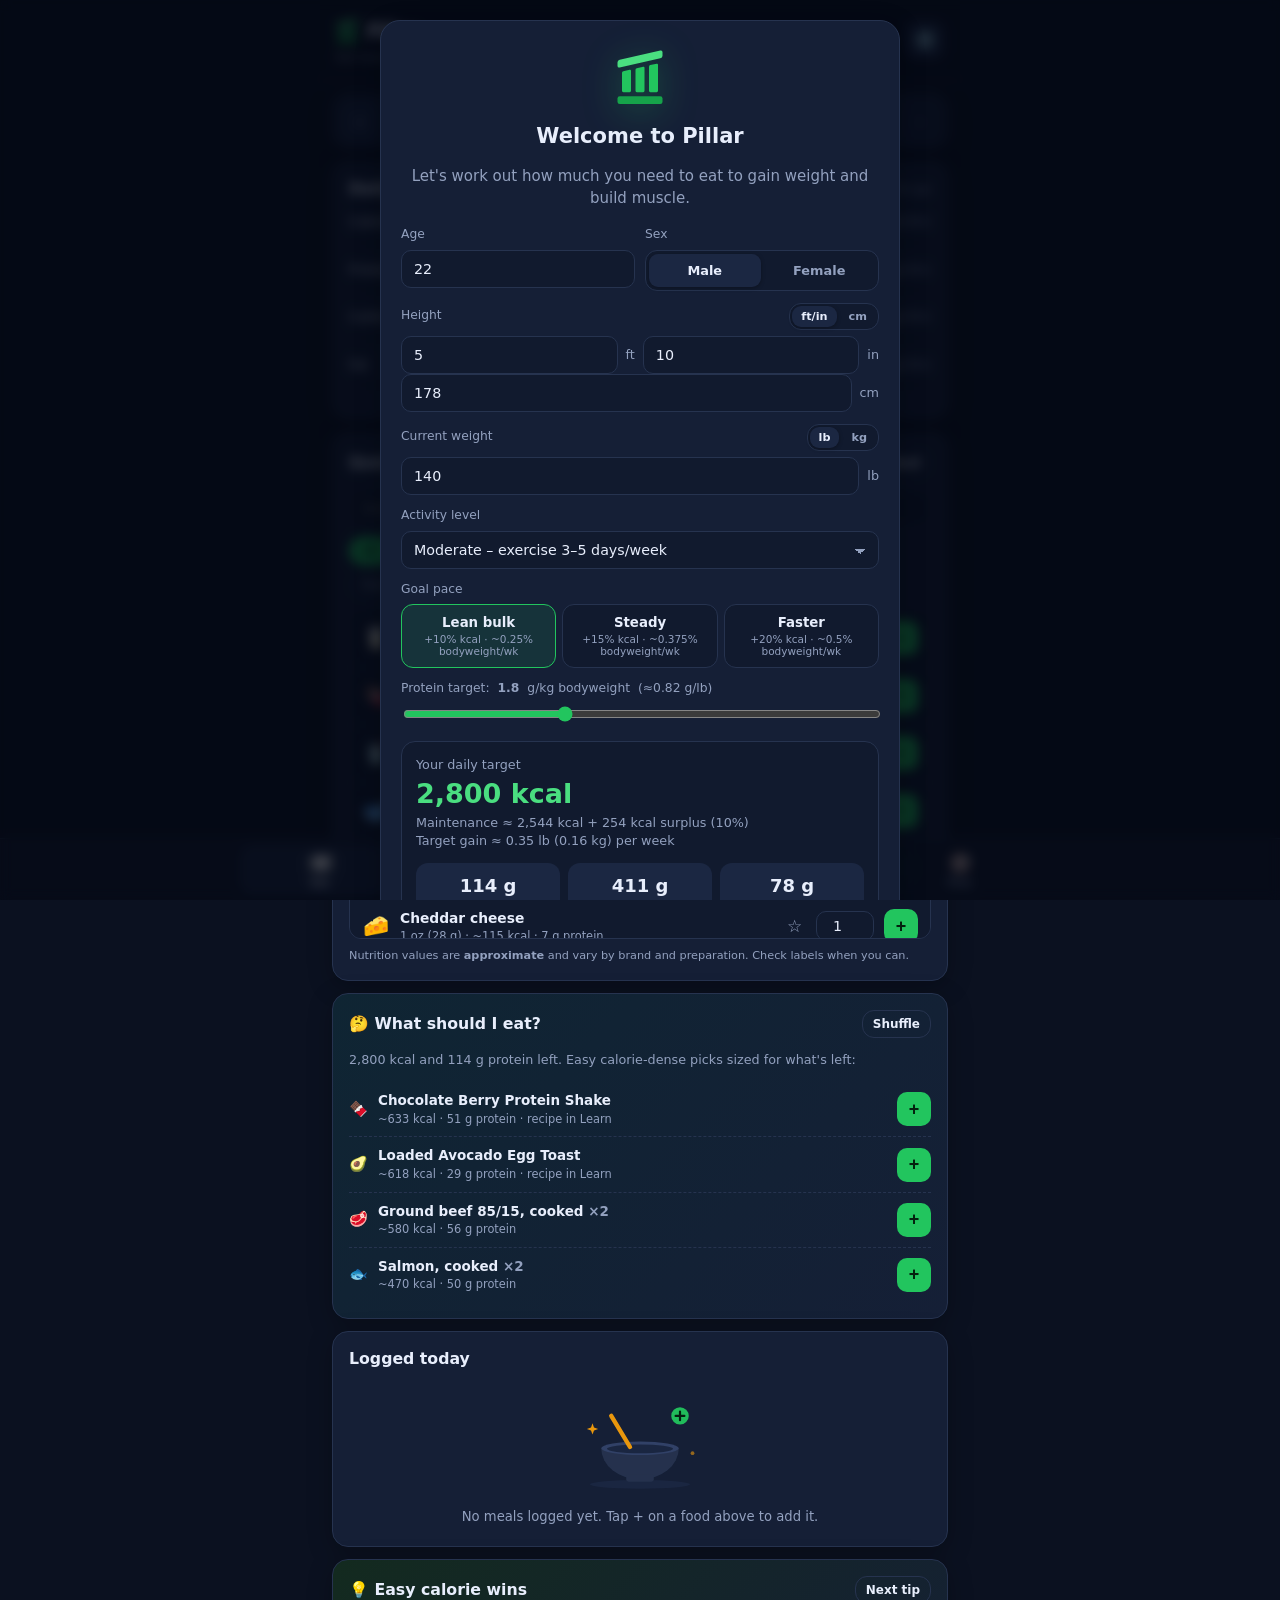
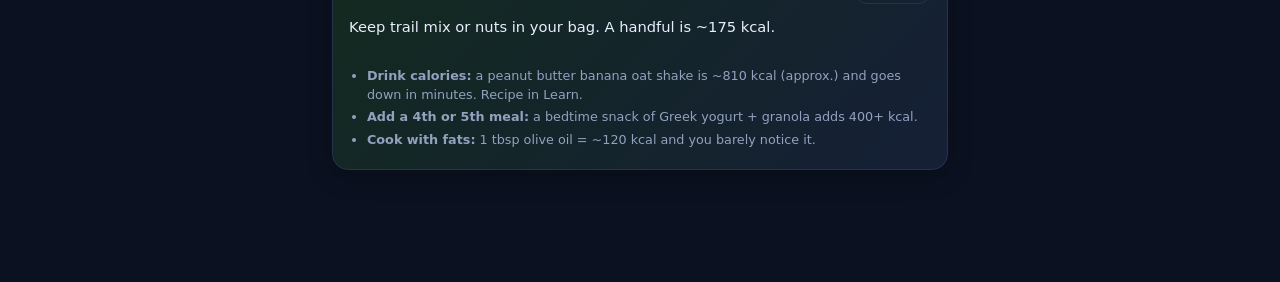
==== app/index.html @ bc9007da "Publish Pillar landing page, privacy page and offline app" ====
<!DOCTYPE html>
<html lang="en">
<head>
<meta charset="UTF-8">
<meta name="viewport" content="width=device-width, initial-scale=1, viewport-fit=cover">
<meta name="theme-color" content="#0b1120">
<title>Pillar – Gain Weight &amp; Build Muscle</title>
<meta name="description" content="Pillar: an offline weight-gain and muscle-building tracker for meals, workouts and progress.">
<meta name="application-name" content="Pillar">
<meta name="apple-mobile-web-app-title" content="Pillar">
<link rel="icon" href="assets/favicon.svg" type="image/svg+xml">
<link rel="icon" href="assets/favicon-32.png" type="image/png" sizes="32x32">
<link rel="apple-touch-icon" href="assets/apple-touch-icon-180.png" sizes="180x180">
<link rel="manifest" href="manifest.json">
<link rel="stylesheet" href="styles.css">
</head>
<body>
<div id="app">
  <header class="topbar">
    <div class="brand"><div><h1><img src="assets/logo-wordmark.svg" alt="Pillar" class="wordmark" width="112" height="43"></h1><p class="tag">Eat more. Lift smart. Grow.</p></div></div>
    <button class="icon-btn" id="editProfileBtn" title="Edit goals" aria-label="Edit goals">⚙️</button>
  </header>

  <main>
    <!-- TODAY / MEALS -->
    <section id="tab-today" class="tab active" aria-label="Today">
      <div class="date-nav card slim">
        <button class="icon-btn" id="prevDay" aria-label="Previous day">‹</button>
        <div class="date-label" id="dateLabel">Today</div>
        <button class="icon-btn" id="nextDay" aria-label="Next day">›</button>
      </div>
      <div id="adaptBanner"></div>
      <div class="card">
        <div class="card-head"><h2>Daily goals</h2><span class="muted small" id="kcalLeft"></span></div>
        <div id="progressBars"></div>
      </div>
      <div class="card">
        <div class="card-head"><h2>Quick add</h2><button class="btn ghost small-btn" id="customFoodBtn">+ Custom food</button></div>
        <div id="quickStrip"></div>
        <input type="search" id="foodSearch" class="input" placeholder="Search foods (peanut butter, milk, rice…)" autocomplete="off">
        <div class="chips" id="foodCats"></div>
        <div id="foodList" class="food-list"></div>
        <p class="muted tiny">Nutrition values are <strong>approximate</strong> and vary by brand and preparation. Check labels when you can.</p>
      </div>
      <div class="card suggest">
        <div class="card-head"><h2>🤔 What should I eat?</h2><button class="btn ghost small-btn" id="shuffleSuggest">Shuffle</button></div>
        <p class="muted small" id="suggestIntro"></p>
        <div id="suggestList"></div>
      </div>
      <div class="card">
        <div class="card-head"><h2>Logged today</h2><span class="muted small" id="mealCount"></span></div>
        <ul id="mealLog" class="log-list"></ul>
      </div>
      <div class="card tips">
        <div class="card-head"><h2>💡 Easy calorie wins</h2><button class="btn ghost small-btn" id="nextTip">Next tip</button></div>
        <p id="tipText" class="tip-text"></p>
        <ul class="tip-list">
          <li><strong>Drink calories:</strong> a peanut butter banana oat shake is ~810 kcal (approx.) and goes down in minutes. Recipe in Learn.</li>
          <li><strong>Add a 4th or 5th meal:</strong> a bedtime snack of Greek yogurt + granola adds 400+ kcal.</li>
          <li><strong>Cook with fats:</strong> 1 tbsp olive oil = ~120 kcal and you barely notice it.</li>
        </ul>
      </div>
    </section>

    <!-- TRAIN -->
    <section id="tab-train" class="tab" aria-label="Train">
      <div class="card">
        <div class="seg" id="planSeg">
          <button data-plan="beginner" class="active">Beginner · 3-day</button>
          <button data-plan="intermediate">Intermediate · 4-day</button>
        </div>
        <p class="muted small" id="planDesc"></p>
        <div class="chips" id="daySeg"></div>
      </div>
      <div class="card">
        <div class="card-head"><h2 id="workoutTitle">Workout</h2><span class="muted small" id="workoutDate"></span></div>
        <div id="exerciseList"></div>
        <label class="field"><span>Notes (optional)</span><input class="input" id="workoutNotes" placeholder="How did it feel?"></label>
        <button class="btn primary block" id="saveWorkout">✓ Log this workout</button>
      </div>
      <div class="card overload">
        <h2>📈 Progressive overload</h2>
        <ul>
          <li>Pick a weight you can lift for the bottom of the rep range with 1–2 reps left in the tank.</li>
          <li>When you hit the <strong>top of the rep range on all sets</strong>, add weight next time: +5 lb (2.5 kg) upper body, +10 lb (5 kg) lower body.</li>
          <li>If you stall for 3 sessions, check food & sleep first, then drop the weight 10% and build back up.</li>
          <li>Form first. Controlled reps, full range of motion. Muscle needs a surplus to grow, so eat!</li>
        </ul>
      </div>
      <div class="card">
        <div class="card-head"><h2>Workout history</h2><span class="muted small" id="workoutWeek"></span></div>
        <ul id="workoutHistory" class="log-list"></ul>
      </div>
    </section>

    <!-- PROGRESS -->
    <section id="tab-progress" class="tab" aria-label="Progress">
      <div class="card">
        <div class="card-head"><h2>Log weight</h2></div>
        <div class="row">
          <input type="date" id="weightDate" class="input">
          <input type="number" id="weightInput" class="input" step="0.1" min="20" inputmode="decimal" placeholder="Weight">
          <span class="unit" id="weightUnitLabel">lb</span>
          <button class="btn primary" id="addWeight">Add</button>
        </div>
      </div>
      <div id="adaptBanner2"></div>
      <div class="stats" id="statCards"></div>
      <div class="card">
        <div class="card-head"><h2>Weight trend</h2>
          <div class="seg mini" id="rangeSeg"><button data-range="30" class="active">30d</button><button data-range="90">90d</button><button data-range="all">All</button></div>
        </div>
        <div id="chart" class="chart"></div>
        <div class="legend"><span><i class="dot d-weight"></i>Weigh-ins</span><span><i class="line l-avg"></i>7-day avg</span><span><i class="line l-target"></i>Target pace</span></div>
        <p id="paceMsg" class="pace-msg"></p>
      </div>
      <div class="card">
        <div class="card-head"><h2>Weekly averages</h2></div>
        <table class="table" id="weeklyTable"></table>
      </div>
      <div class="card">
        <div class="card-head"><h2>Body measurements <span class="muted small">(optional)</span></h2></div>
        <div class="grid4">
          <label class="field"><span>Chest</span><input type="number" step="0.1" class="input" id="mChest"></label>
          <label class="field"><span>Arms</span><input type="number" step="0.1" class="input" id="mArms"></label>
          <label class="field"><span>Waist</span><input type="number" step="0.1" class="input" id="mWaist"></label>
          <label class="field"><span>Thighs</span><input type="number" step="0.1" class="input" id="mThighs"></label>
        </div>
        <button class="btn ghost block" id="addMeasure">Save measurements (<span id="measUnit">in</span>)</button>
        <table class="table" id="measureTable"></table>
      </div>
      <div class="card">
        <div class="card-head"><h2>Weigh-in history</h2></div>
        <ul id="weightHistory" class="log-list"></ul>
      </div>
    </section>

    <!-- LEARN -->
    <section id="tab-learn" class="tab" aria-label="Learn">
      <div class="seg" id="learnSeg"><button data-l="recipes" class="active">Recipes</button><button data-l="tips">Appetite tips</button><button data-l="faq">FAQ</button><button data-l="sources">Sources</button></div>
      <div id="learn-recipes" class="lpane">
        <p class="muted small pad">Calories and protein are <strong>approximate</strong>, worked out from standard USDA FoodData Central-style values for generic foods. Brands differ a lot (especially protein powder, bread, granola and chocolate), so check your labels and log what you actually use.</p>
        <div id="recipeList"></div>
      </div>
      <div id="learn-tips" class="lpane" hidden><div class="card"><h2>Eating enough with a small appetite</h2><ol id="tipsList" class="learn-list"></ol></div></div>
      <div id="learn-faq" class="lpane" hidden><div id="faqList"></div></div>
      <div id="learn-sources" class="lpane" hidden><div class="card"><h2>Sources</h2><ul id="sourceList" class="source-list"></ul></div></div>
      <div class="card disclaimer">
        <strong>⚠️ Not medical advice.</strong> This is general information for healthy adults and doesn't replace advice from a qualified professional. Calorie and protein numbers are estimates.
        <p>Please see a doctor or a registered dietitian before you start if you:</p>
        <ul><li>have lost weight without trying, or lost weight suddenly</li><li>can't gain weight even though you're eating more</li><li>have, or think you might have, an eating disorder, or use controlling food to cope with feelings</li><li>have a medical condition (e.g., digestive, thyroid, diabetes, kidney or heart issues), are pregnant or breastfeeding, take medications, or are under 18</li></ul>
        <p><strong>If you're struggling with eating:</strong> In the US, you can reach the 988 Suicide &amp; Crisis Lifeline by calling or texting 988. In the UK, Beat (beateatingdisorders.org.uk) offers eating disorder support.</p>
      </div>
    </section>

    <!-- PLAN -->
    <section id="tab-plan" class="tab" aria-label="Plan">
      <div class="card hero" id="planSummary"></div>
      <div class="card">
        <h2>How your numbers are calculated</h2>
        <div id="planMath" class="math"></div>
      </div>
      <div class="card">
        <h2>Your data</h2>
        <p class="muted small">Everything is saved only on this device (browser localStorage). No account, no cloud.</p>
        <div class="row wrap">
          <button class="btn ghost" id="redoOnboarding">Recalculate goals</button>
          <button class="btn ghost" id="exportData">Export backup</button>
          <label class="btn ghost file-btn">Import backup<input type="file" id="importData" accept="application/json" hidden></label>
          <button class="btn danger" id="resetData">Reset all data</button>
        </div>
      </div>
      <div class="card disclaimer">
        <strong>⚠️ Not medical advice.</strong> Pillar gives general fitness and nutrition estimates for healthy adults. Talk to a doctor or registered dietitian before big changes to diet or exercise, especially if you have a medical condition, an eating disorder history, or are under 18.
      </div>
    </section>
  </main>

  <nav class="bottom-nav" id="bottomNav">
    <button data-tab="today" class="active"><span>🍽️</span>Eat</button>
    <button data-tab="train"><span>🏋️</span>Train</button>
    <button data-tab="progress"><span>📈</span>Progress</button>
    <button data-tab="learn"><span>📚</span>Learn</button>
    <button data-tab="plan"><span>🎯</span>Plan</button>
  </nav>
</div>

<!-- ONBOARDING -->
<div class="overlay" id="onboarding" hidden>
  <div class="sheet">
    <div class="ob-head">
      <img src="assets/logo.svg" alt="" class="ob-logo" width="72" height="72">
      <h2>Welcome to Pillar</h2>
      <p class="muted">Let's work out how much you need to eat to gain weight and build muscle.</p>
    </div>
    <form id="obForm" novalidate>
      <div class="grid2">
        <label class="field"><span>Age</span><input class="input" type="number" id="obAge" min="14" max="90" value="22" required></label>
        <div class="field"><span>Sex</span>
          <div class="seg" id="obSex"><button type="button" data-v="male" class="active">Male</button><button type="button" data-v="female">Female</button></div>
        </div>
      </div>
      <div class="field">
        <span>Height <span class="seg mini inline" id="obHUnit"><button type="button" data-v="ftin" class="active">ft/in</button><button type="button" data-v="cm">cm</button></span></span>
        <div class="row" id="hFtIn"><input class="input" type="number" id="obFt" min="3" max="8" value="5"><span class="unit">ft</span><input class="input" type="number" id="obIn" min="0" max="11.9" step="0.5" value="10"><span class="unit">in</span></div>
        <div class="row" id="hCm" hidden><input class="input" type="number" id="obCm" min="120" max="230" value="178"><span class="unit">cm</span></div>
      </div>
      <div class="field">
        <span>Current weight <span class="seg mini inline" id="obWUnit"><button type="button" data-v="lb" class="active">lb</button><button type="button" data-v="kg">kg</button></span></span>
        <div class="row"><input class="input" type="number" id="obWeight" min="30" max="700" step="0.1" value="140"><span class="unit" id="obWLabel">lb</span></div>
      </div>
      <label class="field"><span>Activity level</span>
        <select class="input" id="obActivity">
          <option value="1.2">Sedentary – desk job, little exercise</option>
          <option value="1.375">Light – exercise 1–3 days/week</option>
          <option value="1.55" selected>Moderate – exercise 3–5 days/week</option>
          <option value="1.725">Very active – hard exercise 6–7 days/week</option>
          <option value="1.9">Extra active – physical job + training</option>
        </select>
      </label>
      <div class="field"><span>Goal pace</span>
        <div class="pace-opts" id="obPace">
          <button type="button" data-v="lean" class="active"><strong>Lean bulk</strong><small>+10% kcal · ~0.25% bodyweight/wk</small></button>
          <button type="button" data-v="steady"><strong>Steady</strong><small>+15% kcal · ~0.375% bodyweight/wk</small></button>
          <button type="button" data-v="fast"><strong>Faster</strong><small>+20% kcal · ~0.5% bodyweight/wk</small></button>
        </div>
      </div>
      <label class="field"><span>Protein target: <strong id="obProtLabel">1.8</strong> g/kg bodyweight <span id="obProtLb" class="muted">(≈0.82 g/lb)</span></span>
        <input type="range" id="obProtein" min="1.6" max="2.2" step="0.1" value="1.8">
      </label>
      <div class="ob-result" id="obResult"></div>
      <p class="muted tiny">Estimates only, not medical advice.</p>
      <button type="submit" class="btn primary block big-btn">Save my plan →</button>
    </form>
  </div>
</div>

<!-- CUSTOM FOOD / SERVING MODAL -->
<div class="overlay" id="foodModal" hidden>
  <div class="sheet small-sheet">
    <h2 id="fmTitle">Add food</h2>
    <form id="fmForm">
      <label class="field"><span>Food name</span><input class="input" id="fmName" required></label>
      <div class="grid2">
        <label class="field"><span>Calories</span><input class="input" type="number" id="fmKcal" min="0" step="1" required></label>
        <label class="field"><span>Protein (g)</span><input class="input" type="number" id="fmProt" min="0" step="0.1" required></label>
        <label class="field"><span>Carbs (g, optional)</span><input class="input" type="number" id="fmCarb" min="0" step="0.1"></label>
        <label class="field"><span>Fat (g, optional)</span><input class="input" type="number" id="fmFat" min="0" step="0.1"></label>
      </div>
      <label class="field"><span>Servings</span><input class="input" type="number" id="fmServ" min="0.25" step="0.25" value="1"></label>
      <label class="check"><input type="checkbox" id="fmSave" checked> Save to my foods for next time</label>
      <div class="row end"><button type="button" class="btn ghost" id="fmCancel">Cancel</button><button class="btn primary" type="submit">Add</button></div>
    </form>
  </div>
</div>

<div class="toast" id="toast" role="status" aria-live="polite"></div>
<script src="content.js"></script>
<script src="app.js"></script>
</body>
</html>
---- app/styles.css ----
:root{
  --bg:#0b1120;--bg2:#111a2e;--card:#151f36;--card2:#1b2742;--line:#26334f;
  --text:#e8eefc;--muted:#93a1bf;--accent:#22c55e;--accent2:#16a34a;--blue:#60a5fa;
  --orange:#f59e0b;--pink:#f472b6;--red:#ef4444;--radius:16px;
  --shadow:0 6px 24px rgba(0,0,0,.25);
}
*{box-sizing:border-box}
html,body{margin:0;padding:0;background:var(--bg);color:var(--text);
  font-family:system-ui,-apple-system,"Segoe UI",Roboto,Inter,Helvetica,Arial,sans-serif;font-size:15px;line-height:1.45;
  -webkit-font-smoothing:antialiased}
#app{max-width:640px;margin:0 auto;min-height:100vh;padding-bottom:88px}
h1,h2,h3{margin:0}
h2{font-size:1.05rem;font-weight:700}
.muted{color:var(--muted)}.small{font-size:.85rem}.tiny{font-size:.75rem;margin:.6rem 0 0}
.topbar{position:sticky;top:0;z-index:20;display:flex;justify-content:space-between;align-items:center;padding:14px 16px;
  background:rgba(11,17,32,.85);backdrop-filter:blur(10px);border-bottom:1px solid var(--line)}
.brand{display:flex;gap:10px;align-items:center}
.brand h1{line-height:0}
.tag{margin:0;font-size:.75rem;color:var(--muted)}
.logo{font-size:1.7rem;display:grid;place-items:center;width:42px;height:42px;border-radius:12px;background:linear-gradient(135deg,#14532d,#1e3a8a)}
.logo.big{width:64px;height:64px;font-size:2.4rem;margin:0 auto 8px;border-radius:18px}
main{padding:12px}
.tab{display:none;animation:fade .25s ease}
.tab.active{display:block}
@keyframes fade{from{opacity:0;transform:translateY(6px)}to{opacity:1;transform:none}}
.card{background:var(--card);border:1px solid var(--line);border-radius:var(--radius);padding:16px;margin-bottom:12px;box-shadow:var(--shadow)}
.card.slim{padding:8px}
.card-head{display:flex;justify-content:space-between;align-items:center;margin-bottom:12px;gap:8px}
.btn{border:0;border-radius:12px;padding:10px 14px;font-weight:600;font-size:.92rem;cursor:pointer;color:var(--text);background:var(--card2);transition:transform .08s,filter .15s;font-family:inherit}
.btn:active{transform:scale(.97)}
.btn.primary{background:linear-gradient(135deg,var(--accent),var(--accent2));color:#04210f}
.btn.ghost{background:transparent;border:1px solid var(--line)}
.btn.ghost:hover{background:var(--card2)}
.btn.danger{background:rgba(239,68,68,.15);color:#fca5a5;border:1px solid rgba(239,68,68,.35)}
.btn.block{width:100%;margin-top:10px}
.big-btn{padding:14px;font-size:1rem}
.small-btn{padding:6px 10px;font-size:.8rem}
.icon-btn{background:var(--card2);border:1px solid var(--line);color:var(--text);width:38px;height:38px;border-radius:10px;font-size:1.2rem;cursor:pointer;display:grid;place-items:center}
.input{width:100%;background:var(--bg2);border:1px solid var(--line);color:var(--text);border-radius:10px;padding:10px 12px;font-size:.95rem;font-family:inherit;min-width:0}
.input:focus{outline:2px solid rgba(34,197,94,.5);border-color:transparent}
select.input{appearance:none;background-image:linear-gradient(45deg,transparent 50%,var(--muted) 50%),linear-gradient(135deg,var(--muted) 50%,transparent 50%);background-position:calc(100% - 18px) 55%,calc(100% - 13px) 55%;background-size:5px 5px;background-repeat:no-repeat}
.field{display:block;margin-bottom:12px}
.field>span{display:flex;align-items:center;gap:8px;font-size:.82rem;color:var(--muted);margin-bottom:6px}
.row{display:flex;gap:8px;align-items:center}
.row.wrap{flex-wrap:wrap}.row.end{justify-content:flex-end;margin-top:8px}
.unit{color:var(--muted);font-size:.85rem}
.grid2{display:grid;grid-template-columns:1fr 1fr;gap:0 10px}
.grid4{display:grid;grid-template-columns:repeat(4,1fr);gap:0 8px}
.check{display:flex;gap:8px;align-items:center;font-size:.85rem;color:var(--muted)}
.date-nav{display:flex;justify-content:space-between;align-items:center}
.date-label{font-weight:700}
/* progress bars */
.pbar{margin-bottom:12px}
.pbar-top{display:flex;justify-content:space-between;font-size:.85rem;margin-bottom:5px}
.pbar-top b{font-weight:700}
.track{height:12px;background:var(--bg2);border-radius:99px;overflow:hidden;border:1px solid var(--line)}
.fill{height:100%;border-radius:99px;transition:width .5s cubic-bezier(.2,.8,.2,1)}
.fill.kcal{background:linear-gradient(90deg,#16a34a,#4ade80)}
.fill.protein{background:linear-gradient(90deg,#2563eb,#60a5fa)}
.fill.carbs{background:linear-gradient(90deg,#d97706,#fbbf24)}
.fill.fat{background:linear-gradient(90deg,#db2777,#f472b6)}
.fill.done{box-shadow:0 0 12px rgba(74,222,128,.6)}
/* chips */
.chips{display:flex;gap:6px;flex-wrap:wrap;margin:10px 0}
.chip{border:1px solid var(--line);background:transparent;color:var(--muted);border-radius:99px;padding:6px 12px;font-size:.8rem;cursor:pointer;font-family:inherit}
.chip.active{background:var(--accent);color:#04210f;border-color:transparent;font-weight:700}
.food-list{max-height:330px;overflow:auto;border-radius:12px;border:1px solid var(--line)}
.food{display:flex;align-items:center;gap:10px;padding:10px 12px;border-bottom:1px solid var(--line);background:var(--bg2)}
.food:last-child{border-bottom:0}
.food .emoji{font-size:1.4rem;width:28px;text-align:center}
.food .info{flex:1;min-width:0}
.food .name{font-weight:600;font-size:.92rem}
.food .meta{font-size:.76rem;color:var(--muted)}
.food .serv{width:58px;padding:6px;text-align:center}
.add-btn{background:var(--accent);color:#04210f;border:0;width:34px;height:34px;border-radius:10px;font-size:1.2rem;font-weight:800;cursor:pointer}
.log-list{list-style:none;margin:0;padding:0}
.log-list li{display:flex;justify-content:space-between;align-items:center;gap:8px;padding:10px 0;border-bottom:1px dashed var(--line)}
.log-list li:last-child{border-bottom:0}
.log-list .l-main{flex:1;min-width:0}
.log-list .l-sub{font-size:.78rem;color:var(--muted)}
.del{background:transparent;border:0;color:var(--muted);cursor:pointer;font-size:1rem;padding:4px 8px;border-radius:8px}
.del:hover{color:var(--red);background:rgba(239,68,68,.1)}
.empty{color:var(--muted);text-align:center;padding:14px;font-size:.88rem}
.tips{background:linear-gradient(135deg,#132a1f,#151f36)}
.tip-text{font-size:.98rem;margin:0 0 10px;min-height:2.8em}
.tip-list{margin:0;padding-left:18px;color:var(--muted);font-size:.85rem}
.tip-list li{margin-bottom:4px}
/* segments */
.seg{display:flex;background:var(--bg2);border:1px solid var(--line);border-radius:12px;padding:3px;gap:3px}
.seg button{flex:1;background:transparent;border:0;color:var(--muted);padding:9px 8px;border-radius:9px;font-weight:600;cursor:pointer;font-family:inherit;font-size:.86rem}
.seg button.active{background:var(--card2);color:var(--text);box-shadow:0 1px 4px rgba(0,0,0,.3)}
.seg.mini{padding:2px}.seg.mini button{padding:4px 9px;font-size:.75rem}
.seg.inline{display:inline-flex;margin-left:auto}
.pace-opts{display:grid;grid-template-columns:repeat(3,1fr);gap:6px}
.pace-opts button{background:var(--bg2);border:1px solid var(--line);color:var(--text);border-radius:12px;padding:10px 6px;cursor:pointer;text-align:center;font-family:inherit}
.pace-opts button small{display:block;color:var(--muted);font-size:.7rem;margin-top:3px}
.pace-opts button.active{border-color:var(--accent);background:rgba(34,197,94,.12)}
input[type=range]{width:100%;accent-color:var(--accent)}
/* exercises */
.ex{background:var(--bg2);border:1px solid var(--line);border-radius:12px;padding:12px;margin-bottom:10px}
.ex-top{display:flex;justify-content:space-between;gap:8px;align-items:flex-start}
.ex-name{font-weight:700}
.ex-rx{font-size:.8rem;color:var(--muted)}
.ex-last{font-size:.75rem;color:var(--blue);white-space:nowrap}
.ex-tip{font-size:.75rem;color:var(--muted);margin:4px 0 8px}
.ex-inputs{display:grid;grid-template-columns:1fr 1fr 1fr;gap:6px}
.ex-inputs label{font-size:.7rem;color:var(--muted)}
.ex-inputs .input{padding:8px;margin-top:2px}
.overload ul{margin:8px 0 0;padding-left:18px;color:var(--muted);font-size:.88rem}
.overload li{margin-bottom:5px}
/* stats */
.stats{display:grid;grid-template-columns:repeat(2,1fr);gap:10px;margin-bottom:12px}
.stat{background:var(--card);border:1px solid var(--line);border-radius:var(--radius);padding:12px 14px}
.stat .k{font-size:.75rem;color:var(--muted);text-transform:uppercase;letter-spacing:.04em}
.stat .v{font-size:1.4rem;font-weight:800;margin-top:2px}
.stat .s{font-size:.75rem;color:var(--muted)}
.up{color:#4ade80}.down{color:#f87171}
.chart{width:100%}
.chart svg{width:100%;height:auto;display:block}
.legend{display:flex;gap:14px;font-size:.75rem;color:var(--muted);margin-top:6px;flex-wrap:wrap}
.dot{display:inline-block;width:8px;height:8px;border-radius:50%;margin-right:5px;vertical-align:middle}
.d-weight{background:var(--blue)}
.line{display:inline-block;width:16px;height:3px;margin-right:5px;vertical-align:middle;border-radius:2px}
.l-avg{background:var(--accent)}.l-target{background:repeating-linear-gradient(90deg,var(--orange) 0 4px,transparent 4px 7px)}
.pace-msg{margin:10px 0 0;padding:10px 12px;border-radius:10px;background:var(--bg2);font-size:.88rem}
.table{width:100%;border-collapse:collapse;font-size:.85rem;margin-top:8px}
.table th{text-align:left;color:var(--muted);font-weight:600;font-size:.75rem;padding:6px 4px;border-bottom:1px solid var(--line)}
.table td{padding:7px 4px;border-bottom:1px dashed var(--line)}
/* plan */
.hero{background:linear-gradient(135deg,#14532d 0%,#1e3a8a 100%);border:0}
.hero .big{font-size:2.4rem;font-weight:800;letter-spacing:-.03em}
.macro-grid{display:grid;grid-template-columns:repeat(3,1fr);gap:8px;margin-top:12px}
.macro{background:rgba(0,0,0,.2);border-radius:12px;padding:10px;text-align:center}
.macro b{display:block;font-size:1.2rem}
.macro span{font-size:.75rem;opacity:.85}
.math{font-size:.88rem;color:var(--muted)}
.math .mrow{display:flex;justify-content:space-between;padding:7px 0;border-bottom:1px dashed var(--line)}
.math .mrow b{color:var(--text)}
.disclaimer{background:rgba(245,158,11,.08);border-color:rgba(245,158,11,.35);font-size:.85rem;color:#fcd9a0}
.file-btn{display:inline-block}
/* bottom nav */
.bottom-nav{position:fixed;bottom:0;left:0;right:0;z-index:30;display:flex;justify-content:center;background:rgba(17,26,46,.95);backdrop-filter:blur(12px);border-top:1px solid var(--line);padding:6px 6px calc(6px + env(safe-area-inset-bottom))}
.bottom-nav button{flex:1;max-width:160px;background:transparent;border:0;color:var(--muted);font-size:.72rem;font-weight:600;display:flex;flex-direction:column;align-items:center;gap:2px;padding:6px;border-radius:12px;cursor:pointer;font-family:inherit}
.bottom-nav button span{font-size:1.35rem;filter:grayscale(.8);transition:transform .15s}
.bottom-nav button.active{color:var(--text);background:var(--card2)}
.bottom-nav button.active span{filter:none;transform:translateY(-1px) scale(1.08)}
/* overlay */
.overlay{position:fixed;inset:0;z-index:50;background:rgba(3,7,18,.75);backdrop-filter:blur(6px);display:flex;align-items:flex-start;justify-content:center;overflow:auto;padding:20px 12px}
.overlay[hidden]{display:none}
.sheet{background:var(--card);border:1px solid var(--line);border-radius:20px;padding:20px;width:100%;max-width:520px;box-shadow:var(--shadow);animation:fade .25s}
.small-sheet{max-width:420px;margin-top:10vh}
.small-sheet h2{margin-bottom:12px}
.ob-head{text-align:center;margin-bottom:16px}
.ob-head h2{font-size:1.4rem;margin-bottom:4px}
.ob-result{background:var(--bg2);border:1px solid var(--line);border-radius:14px;padding:14px;margin:6px 0}
.ob-result .big{font-size:1.8rem;font-weight:800;color:#4ade80}
.ob-result .macro{background:var(--card2)}
.toast{position:fixed;left:50%;bottom:96px;transform:translateX(-50%) translateY(20px);background:#052e16;color:#bbf7d0;border:1px solid #166534;padding:10px 16px;border-radius:12px;font-size:.9rem;opacity:0;pointer-events:none;transition:all .25s;z-index:60;white-space:nowrap}
.toast.show{opacity:1;transform:translateX(-50%) translateY(0)}
@media (max-width:420px){.grid4{grid-template-columns:repeat(2,1fr)}.stat .v{font-size:1.2rem}.pace-opts small{font-size:.65rem}}

/* adaptive, suggestions, quick strip, learn */
.adapt{background:linear-gradient(135deg,#3b2a06,#151f36);border-color:rgba(245,158,11,.45)}
.adapt p{margin:4px 0 10px;font-size:.9rem}
.adapt .row{flex-wrap:wrap}
.quick-strip{display:flex;gap:6px;overflow-x:auto;padding-bottom:6px;margin-bottom:8px;scrollbar-width:thin}
.quick-strip .qs-label{font-size:.72rem;color:var(--muted);align-self:center;white-space:nowrap}
.qbtn{flex:0 0 auto;background:var(--bg2);border:1px solid var(--line);color:var(--text);border-radius:99px;padding:6px 11px;font-size:.8rem;cursor:pointer;font-family:inherit;white-space:nowrap}
.qbtn:hover{border-color:var(--accent)}
.qbtn b{color:#4ade80;font-weight:600;margin-left:4px}
.fav{background:transparent;border:0;font-size:1.1rem;cursor:pointer;color:var(--muted);padding:2px 4px}
.fav.on{color:#fbbf24}
.suggest{background:linear-gradient(135deg,#0f2533,#151f36)}
.sug{display:flex;align-items:center;gap:10px;padding:9px 0;border-bottom:1px dashed var(--line)}
.sug:last-child{border-bottom:0}
.sug .info{flex:1;min-width:0}.sug .name{font-weight:600;font-size:.9rem}.sug .meta{font-size:.76rem;color:var(--muted)}
.sug .why{font-size:.72rem;color:var(--blue)}
#learnSeg{margin-bottom:12px;position:sticky;top:74px;z-index:5}
#learnSeg button{font-size:.8rem;padding:8px 4px}
.pad{padding:0 4px 8px;margin:0}
.recipe h3{font-size:1rem;margin-bottom:2px}
.recipe .rk{font-size:.85rem;color:#4ade80;font-weight:700;margin-bottom:6px}
.recipe .note{font-size:.78rem;color:var(--muted);margin:6px 0}
.recipe p{font-size:.88rem;margin:8px 0}
.learn-list{padding-left:20px;margin:8px 0 0;font-size:.9rem}
.learn-list li{margin-bottom:10px}
.cite{font-size:.68rem;color:var(--blue);text-decoration:none;background:rgba(96,165,250,.12);border-radius:6px;padding:1px 5px;margin-left:3px;white-space:nowrap}
details.faq{background:var(--card);border:1px solid var(--line);border-radius:var(--radius);padding:12px 16px;margin-bottom:10px}
details.faq summary{font-weight:700;cursor:pointer;list-style:none;display:flex;justify-content:space-between}
details.faq summary::after{content:'+';color:var(--muted);font-size:1.2rem}
details.faq[open] summary::after{content:'–'}
details.faq .ans{font-size:.9rem;color:#cdd6ea;margin-top:8px}
details.faq .ans ul,details.faq .ans ol{padding-left:18px}
.warn{background:rgba(245,158,11,.1);border-radius:8px;padding:8px 10px;color:#fcd9a0}
.source-list{padding-left:18px;font-size:.82rem;margin:8px 0 0}
.source-list li{margin-bottom:8px}
.source-list a{color:var(--blue);word-break:break-word}
.disclaimer ul{padding-left:18px;margin:6px 0}
.disclaimer p{margin:8px 0}
.bottom-nav button{font-size:.68rem;padding:6px 2px}

/* brand graphics */
.wordmark{height:34px;width:auto;display:block;margin-left:-4px}
.brand .tag{margin-top:2px}
.ob-logo{display:block;margin:0 auto 8px;width:72px;height:72px;filter:drop-shadow(0 6px 18px rgba(34,197,94,.35))}
.log-list li.empty-art{flex-direction:column;justify-content:center;gap:4px;border-bottom:0;padding:8px 0 4px}
.empty-art img{width:150px;height:auto;opacity:.95}
.empty-art div{color:var(--muted);font-size:.88rem;text-align:center}
.recipe h3{display:flex;align-items:center;gap:10px}
.r-icon{width:40px;height:40px;flex:0 0 40px;background:var(--bg2);border:1px solid var(--line);border-radius:12px;padding:5px}
details.faq summary span.fq{display:flex;align-items:center;gap:10px}
.f-icon{width:32px;height:32px;flex:0 0 32px;background:var(--bg2);border:1px solid var(--line);border-radius:10px;padding:4px}
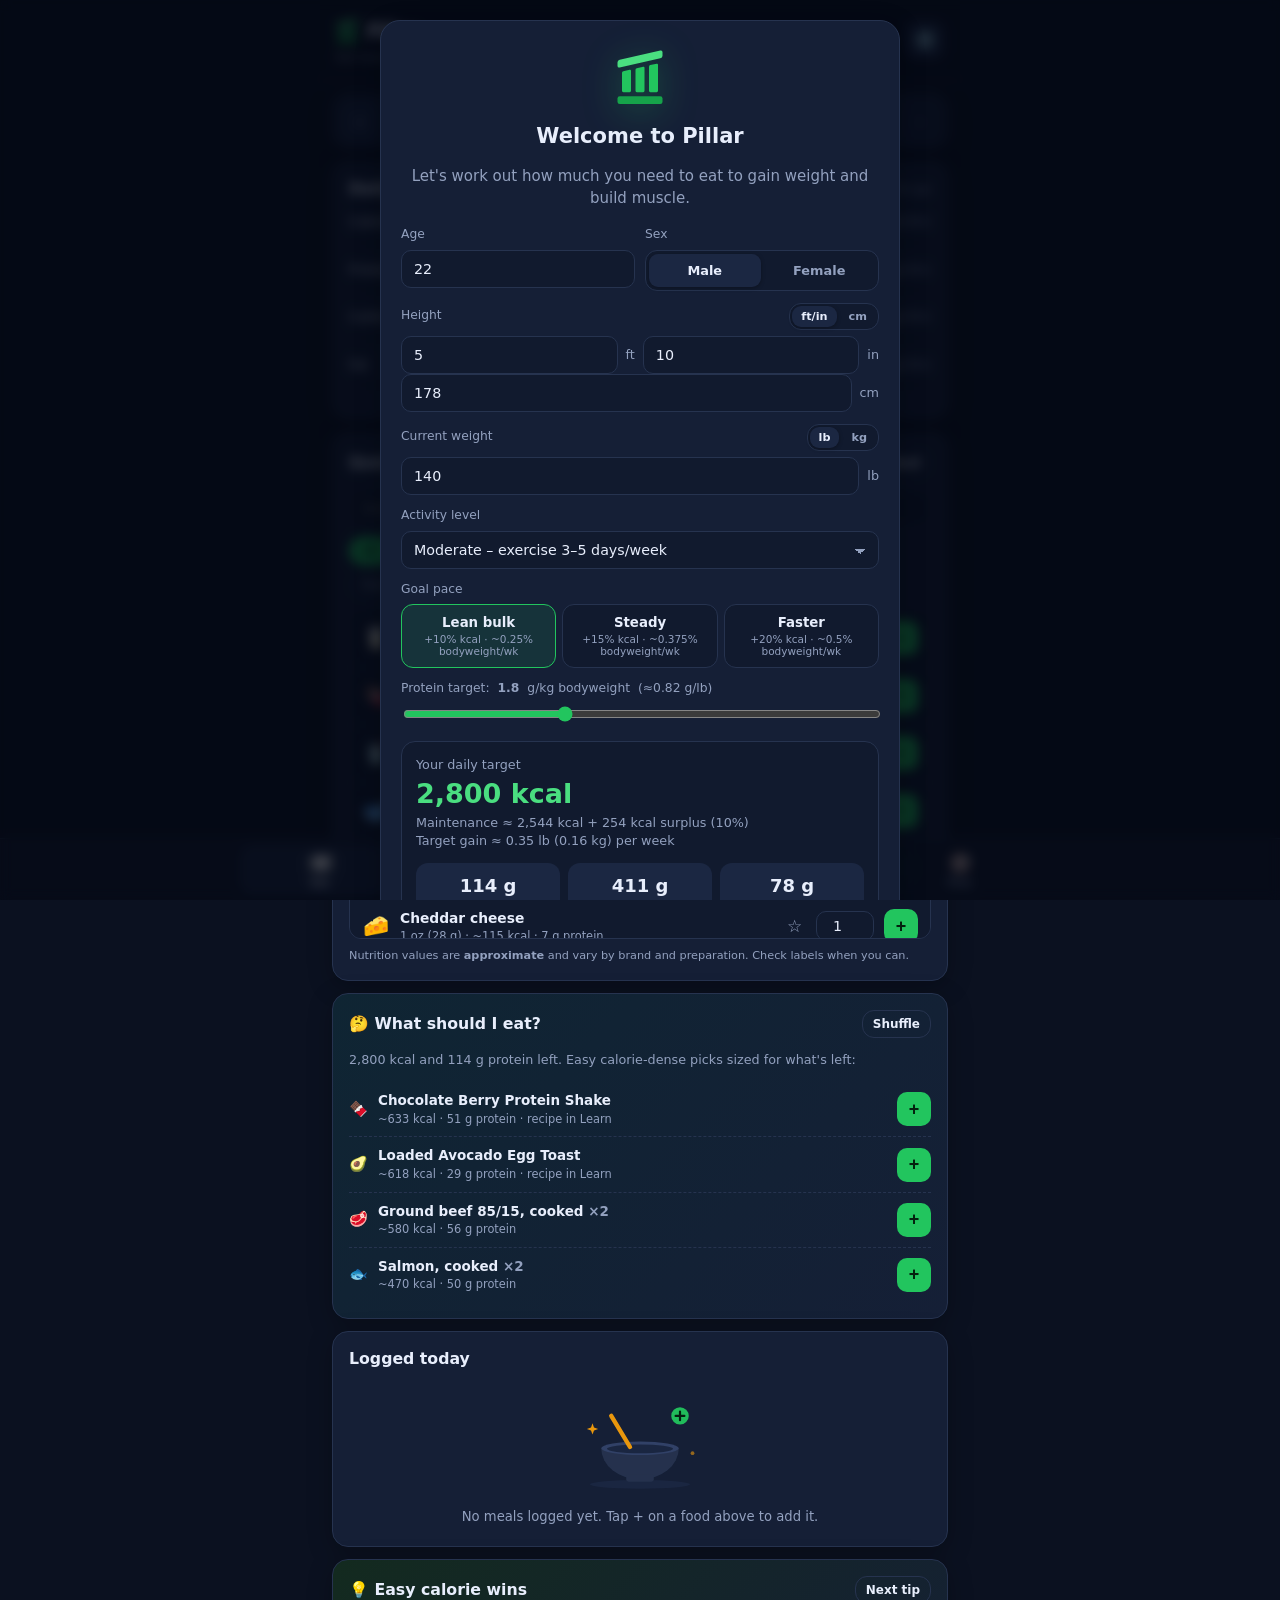
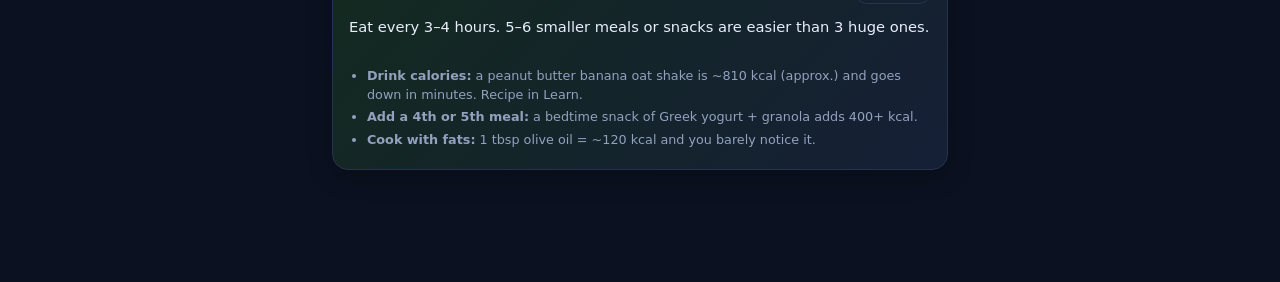
==== commit 66526ca6: "Add shareable progress cards" ====
--- a/app/index.html
+++ b/app/index.html
@@ -104,6 +104,7 @@
           <button class="btn primary" id="addWeight">Add</button>
         </div>
       </div>
+      <div id="sharePrompt" class="share-prompt" hidden><span>Nice weigh-in! Want to share your progress?</span><button class="btn primary small-btn" data-open-share>Share progress</button><button class="del" id="sharePromptClose" aria-label="Dismiss">✕</button></div>
       <div id="adaptBanner2"></div>
       <div class="stats" id="statCards"></div>
       <div class="card">
@@ -113,6 +114,7 @@
         <div id="chart" class="chart"></div>
         <div class="legend"><span><i class="dot d-weight"></i>Weigh-ins</span><span><i class="line l-avg"></i>7-day avg</span><span><i class="line l-target"></i>Target pace</span></div>
         <p id="paceMsg" class="pace-msg"></p>
+        <button class="btn ghost block share-btn" id="shareProgressBtn" data-open-share>📤 Share progress</button>
       </div>
       <div class="card">
         <div class="card-head"><h2>Weekly averages</h2></div>
@@ -254,6 +256,33 @@
   </div>
 </div>
 
+<!-- SHARE PROGRESS SHEET -->
+<div class="overlay" id="shareSheet" hidden>
+  <div class="sheet share-sheet" role="dialog" aria-modal="true" aria-labelledby="shareTitle">
+    <div class="card-head"><h2 id="shareTitle">Share progress</h2><button class="icon-btn" id="shareClose" aria-label="Close">✕</button></div>
+    <div id="shareEmpty" class="share-empty" hidden>
+      <img src="assets/empty-weighins.svg" alt="" width="150" height="112">
+      <p><strong>Log at least 2 weigh-ins</strong> to make a progress card.</p>
+      <p class="muted small" id="shareEmptyCount"></p>
+      <button class="btn primary" id="shareGoLog">Log a weigh-in</button>
+    </div>
+    <div id="shareBody">
+      <div class="share-controls">
+        <div class="seg" id="shareFormat"><button data-f="story" class="active">Story 9:16</button><button data-f="square">Square 1:1</button></div>
+        <div class="seg mini" id="shareRange"><button data-range="30">30d</button><button data-range="90">90d</button><button data-range="all">All</button></div>
+      </div>
+      <label class="check share-toggle"><input type="checkbox" id="shareHideWeight" checked> Hide exact body weight (show change only)</label>
+      <div class="share-preview"><canvas id="shareCanvas" width="1080" height="1920" aria-label="Progress card preview"></canvas></div>
+      <p class="muted tiny center">Made on your device. Nothing is uploaded. Units follow your setting (<span id="shareUnit">lb</span>).</p>
+      <div class="share-actions">
+        <button class="btn primary" id="shareNative" hidden>Share…</button>
+        <button class="btn ghost" id="shareDownload">Download PNG</button>
+        <button class="btn ghost" id="shareCopyLink">Copy link</button>
+      </div>
+    </div>
+  </div>
+</div>
+
 <div class="toast" id="toast" role="status" aria-live="polite"></div>
 <script src="content.js"></script>
 <script src="app.js"></script>
--- a/app/styles.css
+++ b/app/styles.css
@@ -210,3 +210,21 @@
 .r-icon{width:40px;height:40px;flex:0 0 40px;background:var(--bg2);border:1px solid var(--line);border-radius:12px;padding:5px}
 details.faq summary span.fq{display:flex;align-items:center;gap:10px}
 .f-icon{width:32px;height:32px;flex:0 0 32px;background:var(--bg2);border:1px solid var(--line);border-radius:10px;padding:4px}
+
+/* share progress */
+.share-btn{margin-top:12px}
+.share-prompt{display:flex;align-items:center;gap:8px;background:linear-gradient(135deg,#0f2a1c,#151f36);border:1px solid rgba(34,197,94,.4);border-radius:var(--radius);padding:10px 12px;margin-bottom:12px;font-size:.88rem}
+.share-prompt span{flex:1}
+.share-prompt[hidden]{display:none}
+.share-sheet{max-width:560px}
+.share-controls{display:flex;gap:8px;align-items:center;flex-wrap:wrap;justify-content:space-between}
+.share-controls #shareFormat{flex:1;min-width:220px}
+.share-toggle{margin:12px 0 10px}
+.share-preview{background:var(--bg2);border:1px solid var(--line);border-radius:14px;padding:10px;display:flex;justify-content:center}
+.share-preview canvas{max-width:100%;max-height:56vh;width:auto;height:auto;border-radius:10px;box-shadow:0 8px 30px rgba(0,0,0,.45);display:block}
+.share-actions{display:grid;grid-template-columns:repeat(auto-fit,minmax(130px,1fr));gap:8px;margin-top:10px}
+.share-actions [hidden]{display:none}
+.share-empty{text-align:center;padding:10px 0}
+.share-empty img{margin:0 auto 6px;display:block}
+.share-empty[hidden],#shareBody[hidden]{display:none}
+.center{text-align:center}
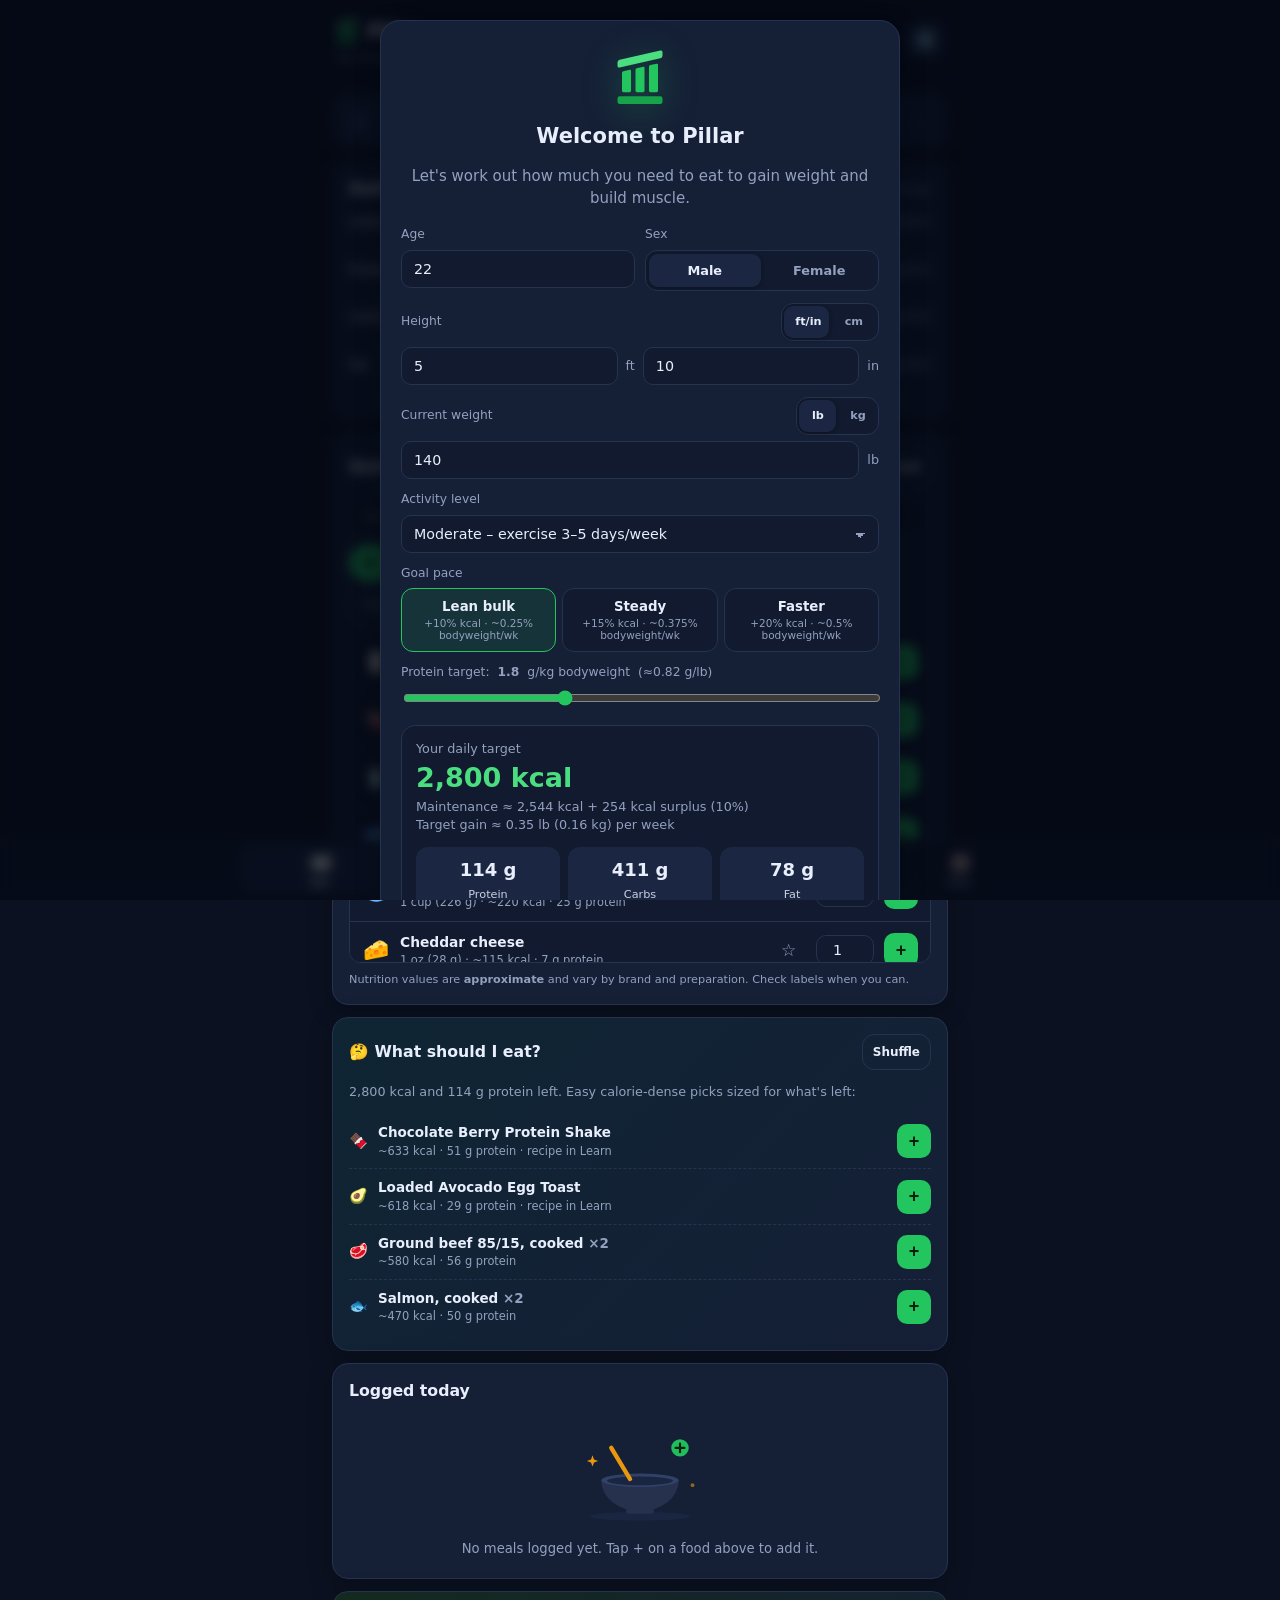
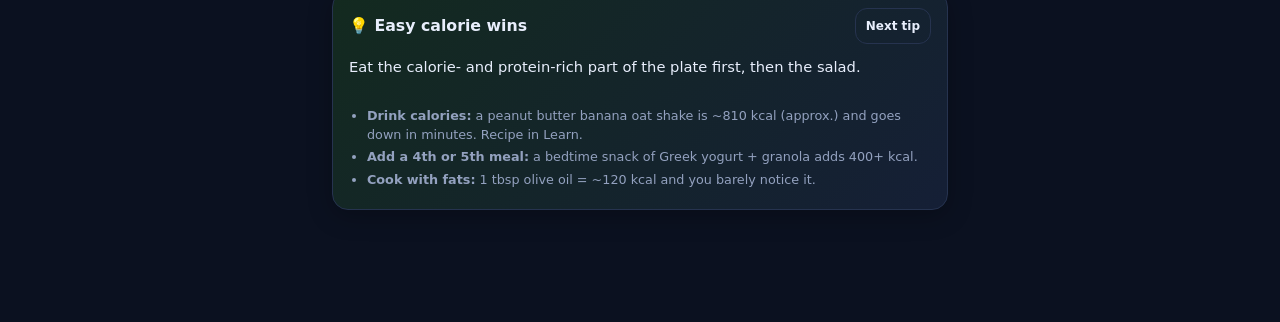
==== commit abb83baa: "Fix QA issues from pass 1" ====
--- a/app/index.html
+++ b/app/index.html
@@ -99,7 +99,7 @@
         <div class="card-head"><h2>Log weight</h2></div>
         <div class="row">
           <input type="date" id="weightDate" class="input">
-          <input type="number" id="weightInput" class="input" step="0.1" min="20" inputmode="decimal" placeholder="Weight">
+          <input type="number" id="weightInput" class="input" step="0.1" min="30" inputmode="decimal" placeholder="Weight">
           <span class="unit" id="weightUnitLabel">lb</span>
           <button class="btn primary" id="addWeight">Add</button>
         </div>
@@ -189,11 +189,12 @@
 
 <!-- ONBOARDING -->
 <div class="overlay" id="onboarding" hidden>
-  <div class="sheet">
+  <div class="sheet" role="dialog" aria-modal="true" aria-labelledby="obTitle">
+    <button type="button" class="sheet-close" id="obClose" aria-label="Close" hidden>✕</button>
     <div class="ob-head">
       <img src="assets/logo.svg" alt="" class="ob-logo" width="72" height="72">
-      <h2>Welcome to Pillar</h2>
-      <p class="muted">Let's work out how much you need to eat to gain weight and build muscle.</p>
+      <h2 id="obTitle">Welcome to Pillar</h2>
+      <p class="muted" id="obIntro">Let's work out how much you need to eat to gain weight and build muscle.</p>
     </div>
     <form id="obForm" novalidate>
       <div class="grid2">
@@ -209,7 +210,7 @@
       </div>
       <div class="field">
         <span>Current weight <span class="seg mini inline" id="obWUnit"><button type="button" data-v="lb" class="active">lb</button><button type="button" data-v="kg">kg</button></span></span>
-        <div class="row"><input class="input" type="number" id="obWeight" min="30" max="700" step="0.1" value="140"><span class="unit" id="obWLabel">lb</span></div>
+        <div class="row"><input class="input" type="number" id="obWeight" min="30" max="660" step="0.1" value="140"><span class="unit" id="obWLabel">lb</span></div>
       </div>
       <label class="field"><span>Activity level</span>
         <select class="input" id="obActivity">
@@ -232,7 +233,8 @@
       </label>
       <div class="ob-result" id="obResult"></div>
       <p class="muted tiny">Estimates only, not medical advice.</p>
-      <button type="submit" class="btn primary block big-btn">Save my plan →</button>
+      <button type="submit" class="btn primary block big-btn" id="obSubmit">Save my plan →</button>
+      <button type="button" class="btn ghost block" id="obCancel" hidden>Cancel</button>
     </form>
   </div>
 </div>
--- a/app/styles.css
+++ b/app/styles.css
@@ -1,3 +1,5 @@
+/* QA pass 1: the hidden attribute always wins over component display rules (PIL-02) */
+[hidden]{display:none!important}
 :root{
   --bg:#0b1120;--bg2:#111a2e;--card:#151f36;--card2:#1b2742;--line:#26334f;
   --text:#e8eefc;--muted:#93a1bf;--accent:#22c55e;--accent2:#16a34a;--blue:#60a5fa;
@@ -62,23 +64,23 @@
 .fill.done{box-shadow:0 0 12px rgba(74,222,128,.6)}
 /* chips */
 .chips{display:flex;gap:6px;flex-wrap:wrap;margin:10px 0}
-.chip{border:1px solid var(--line);background:transparent;color:var(--muted);border-radius:99px;padding:6px 12px;font-size:.8rem;cursor:pointer;font-family:inherit}
+.chip{border:1px solid var(--line);background:transparent;color:var(--muted);border-radius:99px;padding:6px 12px;font-size:.8rem;cursor:pointer;font-family:inherit;min-height:36px}
 .chip.active{background:var(--accent);color:#04210f;border-color:transparent;font-weight:700}
 .food-list{max-height:330px;overflow:auto;border-radius:12px;border:1px solid var(--line)}
 .food{display:flex;align-items:center;gap:10px;padding:10px 12px;border-bottom:1px solid var(--line);background:var(--bg2)}
 .food:last-child{border-bottom:0}
 .food .emoji{font-size:1.4rem;width:28px;text-align:center}
 .food .info{flex:1;min-width:0}
-.food .name{font-weight:600;font-size:.92rem}
+.food .name{font-weight:600;font-size:.92rem;overflow-wrap:anywhere}
 .food .meta{font-size:.76rem;color:var(--muted)}
 .food .serv{width:58px;padding:6px;text-align:center}
 .add-btn{background:var(--accent);color:#04210f;border:0;width:34px;height:34px;border-radius:10px;font-size:1.2rem;font-weight:800;cursor:pointer}
 .log-list{list-style:none;margin:0;padding:0}
 .log-list li{display:flex;justify-content:space-between;align-items:center;gap:8px;padding:10px 0;border-bottom:1px dashed var(--line)}
 .log-list li:last-child{border-bottom:0}
-.log-list .l-main{flex:1;min-width:0}
+.log-list .l-main{flex:1;min-width:0;overflow-wrap:anywhere}
 .log-list .l-sub{font-size:.78rem;color:var(--muted)}
-.del{background:transparent;border:0;color:var(--muted);cursor:pointer;font-size:1rem;padding:4px 8px;border-radius:8px}
+.del{background:transparent;border:0;color:var(--muted);cursor:pointer;font-size:1rem;padding:4px 8px;border-radius:8px;min-width:36px;min-height:36px}
 .del:hover{color:var(--red);background:rgba(239,68,68,.1)}
 .empty{color:var(--muted);text-align:center;padding:14px;font-size:.88rem}
 .tips{background:linear-gradient(135deg,#132a1f,#151f36)}
@@ -89,7 +91,7 @@
 .seg{display:flex;background:var(--bg2);border:1px solid var(--line);border-radius:12px;padding:3px;gap:3px}
 .seg button{flex:1;background:transparent;border:0;color:var(--muted);padding:9px 8px;border-radius:9px;font-weight:600;cursor:pointer;font-family:inherit;font-size:.86rem}
 .seg button.active{background:var(--card2);color:var(--text);box-shadow:0 1px 4px rgba(0,0,0,.3)}
-.seg.mini{padding:2px}.seg.mini button{padding:4px 9px;font-size:.75rem}
+.seg.mini{padding:2px}.seg.mini button{padding:4px 11px;font-size:.75rem;min-height:32px;min-width:36px}
 .seg.inline{display:inline-flex;margin-left:auto}
 .pace-opts{display:grid;grid-template-columns:repeat(3,1fr);gap:6px}
 .pace-opts button{background:var(--bg2);border:1px solid var(--line);color:var(--text);border-radius:12px;padding:10px 6px;cursor:pointer;text-align:center;font-family:inherit}
@@ -147,7 +149,7 @@
 /* overlay */
 .overlay{position:fixed;inset:0;z-index:50;background:rgba(3,7,18,.75);backdrop-filter:blur(6px);display:flex;align-items:flex-start;justify-content:center;overflow:auto;padding:20px 12px}
 .overlay[hidden]{display:none}
-.sheet{background:var(--card);border:1px solid var(--line);border-radius:20px;padding:20px;width:100%;max-width:520px;box-shadow:var(--shadow);animation:fade .25s}
+.sheet{position:relative;background:var(--card);border:1px solid var(--line);border-radius:20px;padding:20px;width:100%;max-width:520px;box-shadow:var(--shadow);animation:fade .25s}
 .small-sheet{max-width:420px;margin-top:10vh}
 .small-sheet h2{margin-bottom:12px}
 .ob-head{text-align:center;margin-bottom:16px}
@@ -155,7 +157,7 @@
 .ob-result{background:var(--bg2);border:1px solid var(--line);border-radius:14px;padding:14px;margin:6px 0}
 .ob-result .big{font-size:1.8rem;font-weight:800;color:#4ade80}
 .ob-result .macro{background:var(--card2)}
-.toast{position:fixed;left:50%;bottom:96px;transform:translateX(-50%) translateY(20px);background:#052e16;color:#bbf7d0;border:1px solid #166534;padding:10px 16px;border-radius:12px;font-size:.9rem;opacity:0;pointer-events:none;transition:all .25s;z-index:60;white-space:nowrap}
+.toast{position:fixed;left:50%;bottom:96px;transform:translateX(-50%) translateY(20px);background:#052e16;color:#bbf7d0;border:1px solid #166534;padding:10px 16px;border-radius:12px;font-size:.9rem;opacity:0;pointer-events:none;transition:all .25s;z-index:60;white-space:normal;max-width:calc(100vw - 32px);width:max-content;text-align:center;overflow-wrap:anywhere}
 .toast.show{opacity:1;transform:translateX(-50%) translateY(0)}
 @media (max-width:420px){.grid4{grid-template-columns:repeat(2,1fr)}.stat .v{font-size:1.2rem}.pace-opts small{font-size:.65rem}}
 
@@ -168,14 +170,14 @@
 .qbtn{flex:0 0 auto;background:var(--bg2);border:1px solid var(--line);color:var(--text);border-radius:99px;padding:6px 11px;font-size:.8rem;cursor:pointer;font-family:inherit;white-space:nowrap}
 .qbtn:hover{border-color:var(--accent)}
 .qbtn b{color:#4ade80;font-weight:600;margin-left:4px}
-.fav{background:transparent;border:0;font-size:1.1rem;cursor:pointer;color:var(--muted);padding:2px 4px}
+.fav{background:transparent;border:0;font-size:1.1rem;cursor:pointer;color:var(--muted);padding:2px 4px;min-width:36px;min-height:36px}
 .fav.on{color:#fbbf24}
 .suggest{background:linear-gradient(135deg,#0f2533,#151f36)}
 .sug{display:flex;align-items:center;gap:10px;padding:9px 0;border-bottom:1px dashed var(--line)}
 .sug:last-child{border-bottom:0}
-.sug .info{flex:1;min-width:0}.sug .name{font-weight:600;font-size:.9rem}.sug .meta{font-size:.76rem;color:var(--muted)}
+.sug .info{flex:1;min-width:0}.sug .name{font-weight:600;font-size:.9rem;overflow-wrap:anywhere}.sug .meta{font-size:.76rem;color:var(--muted)}
 .sug .why{font-size:.72rem;color:var(--blue)}
-#learnSeg{margin-bottom:12px;position:sticky;top:74px;z-index:5}
+#learnSeg{margin-bottom:12px;position:sticky;top:var(--topbar-h, 82px);z-index:5}
 #learnSeg button{font-size:.8rem;padding:8px 4px}
 .pad{padding:0 4px 8px;margin:0}
 .recipe h3{font-size:1rem;margin-bottom:2px}
@@ -228,3 +230,11 @@
 .share-empty img{margin:0 auto 6px;display:block}
 .share-empty[hidden],#shareBody[hidden]{display:none}
 .center{text-align:center}
+
+/* QA pass 1 */
+.sheet-close{position:absolute;top:10px;right:10px;width:40px;height:40px;border-radius:12px;border:1px solid var(--line);background:transparent;color:var(--muted);font-size:1.05rem;cursor:pointer;z-index:2}
+.sheet-close:hover{color:var(--text,#fff)}
+.adj-note{margin-top:6px;color:#fcd34d}
+@media (max-height:700px){.share-preview canvas{max-height:44vh}}
+.small-btn,.qbtn{min-height:36px}
+#weightDate{flex:1.5 1 0;min-width:8.5em}#weightInput{flex:1 1 0}
